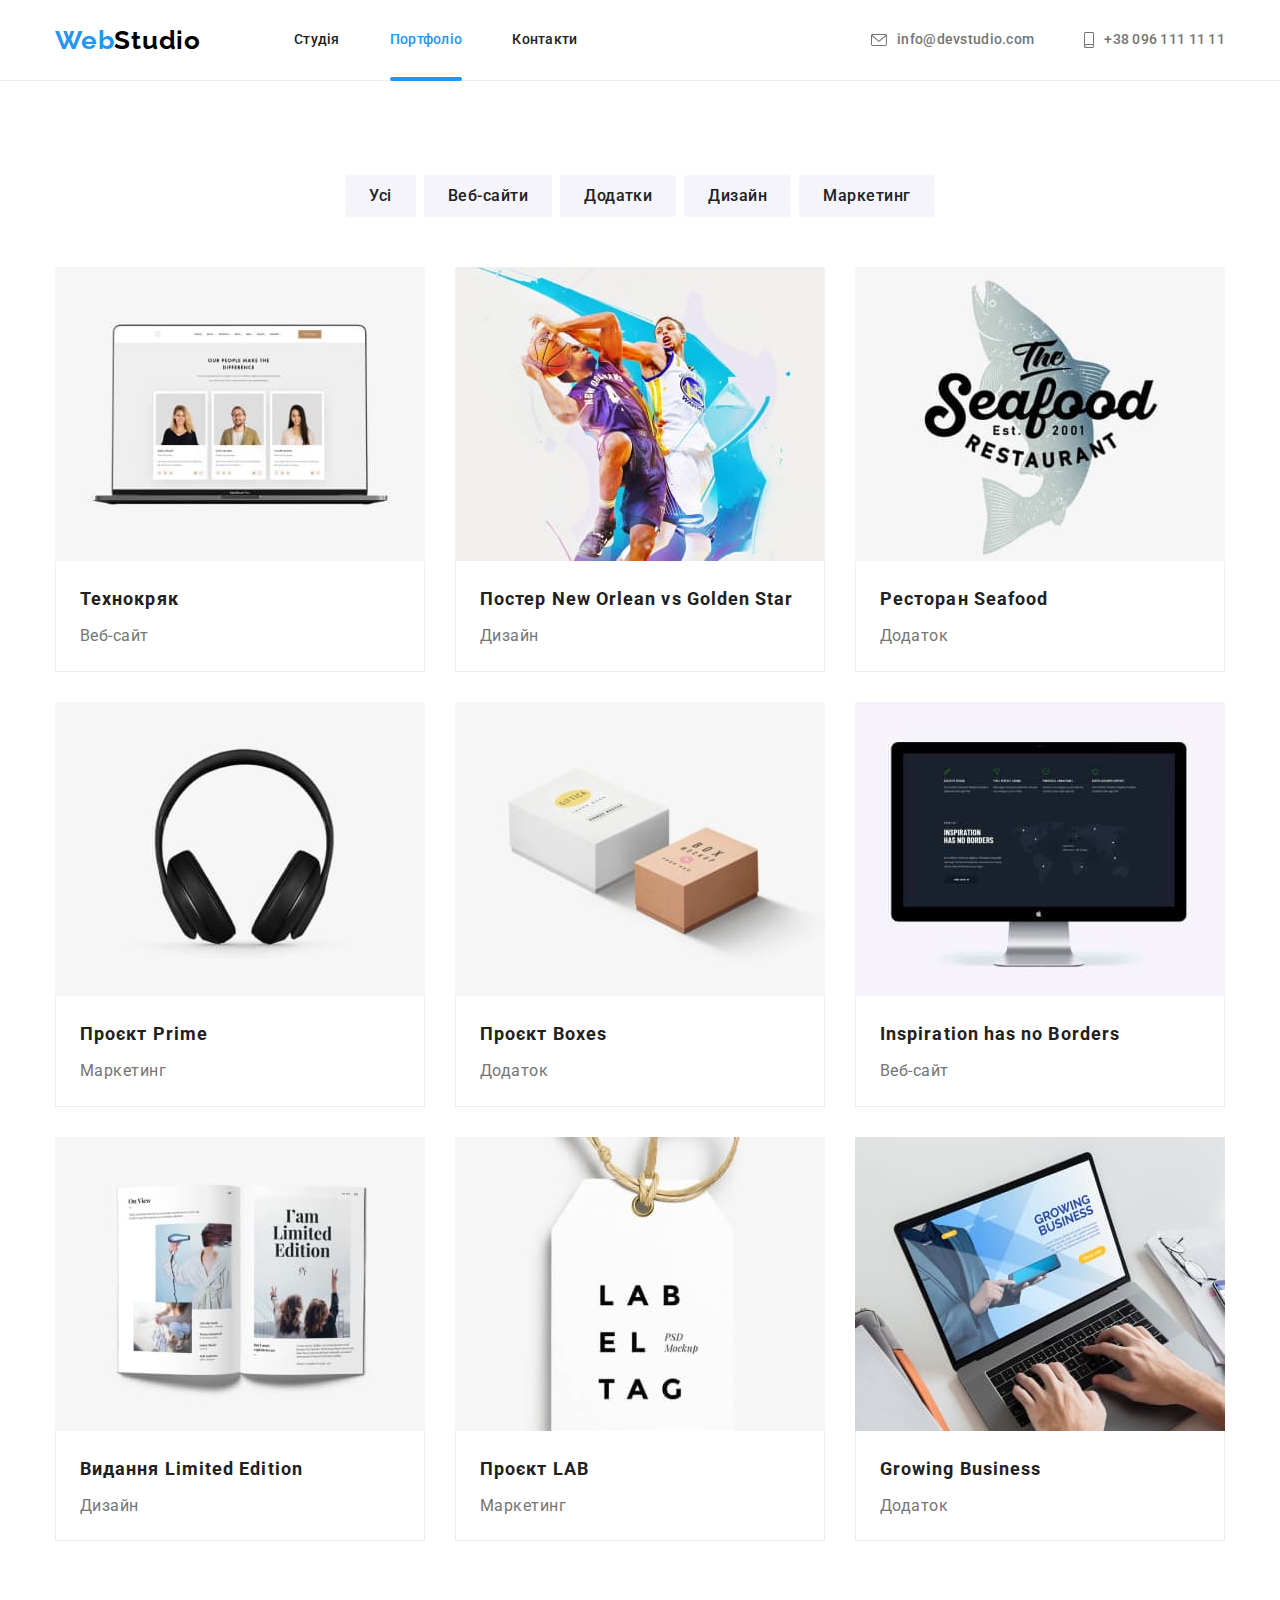
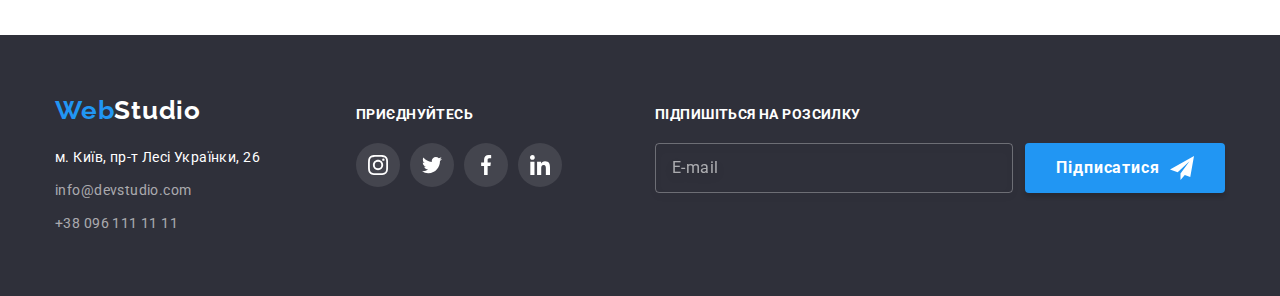
==== portfolio.html @ 79ce8d2c "Files copied" ====
<!DOCTYPE html>
<html lang="uk">

<head>
    <meta charset="UTF-8" />
    <meta http-equiv="X-UA-Compatible" content="IE=edge" />
    <meta name="viewport" content="width=device-width, initial-scale=1.0" />
    <title>Portfolio</title>
    <link rel="preconnect" href="https://fonts.googleapis.com">
    <link rel="preconnect" href="https://fonts.gstatic.com" crossorigin>
    <link
        href="https://fonts.googleapis.com/css2?family=Montserrat:wght@400;700&family=Raleway:wght@700&family=Roboto:wght@400;500;700;900&display=swap"
        rel="stylesheet">
    <link rel="stylesheet"
        href="https://cdnjs.cloudflare.com/ajax/libs/modern-normalize/1.1.0/modern-normalize.min.css">
    <link rel="stylesheet" href="./css/main.min.css">
</head>

<body>
    <header class="header">
        <div class="container header__container">
            <nav class="navigation">
                <a class="logo navigation__logo  link" href="./index.html">Web<span class="logo--black">Studio</span></a>
                <ul class="navigation__list list">
                    <li class="navigation__item">
                        <a class="navigation__link link " href="./index.html">Студія</a>
                    </li>
                    <li class="navigation__item">
                        <a class="navigation__link current link" href="./portfolio.html">Портфоліо</a>
                    </li>
                    <li class="navigation__item">
                        <a class="navigation__link link" href="#">Контакти</a>
                    </li>
                </ul>
            </nav>
            <ul class="contacts list">
                <li class="contacts__item">
                    <a class="contacts__link link" href="mailto:info@devstudio.com">
                        <svg class="contacts__icon" width="16" height="12">
                            <use href="./img/decorative-img/symbol-defs.svg#icon-envelope">
                            </use>
                        </svg>
                        info@devstudio.com</a>
                </li>
                <li class="contacts__item">
                    <a class="contacts__link link" href="tel:+380961111111"> <svg class="contacts__icon" width="10"
                            height="16">
                            <use href="./img/decorative-img/symbol-defs.svg#icon-smartphone"></use>
                        </svg>+38 096 111 11 11</a>
                </li>
            </ul>
        </div>
    </header>
    <main>
        <section class="portfolio section">
            <div class="container">
                <h1 class="visually-hidden">Портфоліо</h1>
                <ul class="filters-list list current">
                    <li class="filters-item">
                        <button class="filters-btn current" type="button">Усі</button>
                    </li>
                    <li class="filters-item">
                        <button class="filters-btn" type="button">Веб-сайти</button>
                    </li>
                    <li class="filters-item">
                        <button class="filters-btn" type="button">Додатки</button>
                    </li>
                    <li class="filters-item">
                        <button class="filters-btn" type="button">Дизайн</button>
                    </li>
                    <li class="filters-item">
                        <button class="filters-btn" type="button">Маркетинг</button>
                    </li>
                </ul>
                <ul class="projects-list list">
                    <li class="projects-item">
                        <a class="projects-link link" href="#">
                            <div class="projects-img">
                                <img src="./img/laptop.jpg" alt="Ноутбук" width="370">
                                <p class="projects-overlay">Ресурс пропонує комплексні пропозиції з різним рівнем
                                    функціоналу та сервісів. Все це дозволить відвідувачу
                                    отримати вичерпні відомості про компанію чи приватну особу.</p>
                            </div>
                            <div class="projects-border">
                                <h2 class="projects-title">Технокряк</h2>
                                <p class="projects-text">Веб-сайт</p>
                            </div>
                        </a>
                    </li>
                    <li class="projects-item">
                        <a class="projects-link link" href="#">
                            <div class="projects-img">
                                <img src="./img/poster.jpg" alt="Два баскетболісти" width="370">
                                <p class="projects-overlay">Ресурс пропонує комплексні пропозиції з різним рівнем
                                    функціоналу та сервісів. Все це дозволить відвідувачу
                                    отримати вичерпні відомості про компанію чи приватну особу.</p>
                            </div>
                            <div class="projects-border">
                                <h2 class="projects-title">Постер New Orlean vs Golden Star</h2>
                                <p class="projects-text">Дизайн</p>
                            </div>
                        </a>
                    </li>
                    <li class="projects-item">
                        <a class="projects-link link" href="#">
                            <div class="projects-img">
                                <img src="./img/signboard.jpg" alt="Рeсторанна вивіска" width="370">
                                <div class="projects-item-overlay">
                                    <p class="projects-overlay">Ресурс пропонує комплексні пропозиції з різним рівнем
                                        функціоналу та сервісів. Все це дозволить відвідувачу
                                        отримати вичерпні відомості про компанію чи приватну особу.</p>
                                </div>
                            </div>
                            <div class="projects-border">
                                <h2 class="projects-title">Ресторан Seafood</h2>
                                <p class="projects-text">Додаток</p>
                            </div>
                        </a>
                    </li>
                    <li class="projects-item">
                        <a class="projects-link link" href="#">
                            <div class="projects-img">
                                <img src="./img/earphones.jpg" alt="Навушники" width="370">
                                <p class="projects-overlay">Ресурс пропонує комплексні пропозиції з різним рівнем
                                    функціоналу та сервісів. Все це дозволить відвідувачу
                                    отримати вичерпні відомості про компанію чи приватну особу.</p>
                            </div>
                            <div class="projects-border">
                                <h2 class="projects-title">Проєкт Prime</h2>
                                <p class="projects-text">Маркетинг</p>
                            </div>
                        </a>
                    </li>
                    <li class="projects-item">
                        <a class="projects-link link" href="#">
                            <div class="projects-img">
                                <img src="./img/boxes.jpg" alt="Коробки" width="370">
                                <p class="projects-overlay">Ресурс пропонує комплексні пропозиції з різним рівнем
                                    функціоналу та сервісів. Все це дозволить відвідувачу
                                    отримати вичерпні відомості про компанію чи приватну особу.</p>
                            </div>
                            <div class="projects-border">
                                <h2 class="projects-title">Проєкт Boxes</h2>
                                <p class="projects-text">Додаток</p>
                            </div>
                        </a>
                    </li>
                    <li class="projects-item">
                        <a class="projects-link link" href="#">
                            <div class="projects-img">
                                <img src="./img/screen.jpg" alt="Монітор" width="370">
                                <p class="projects-overlay">Ресурс пропонує комплексні пропозиції з різним рівнем
                                    функціоналу та сервісів. Все це дозволить відвідувачу
                                    отримати вичерпні відомості про компанію чи приватну особу.</p>
                            </div>
                            <div class="projects-border">
                                <h2 class="projects-title">Inspiration has no Borders</h2>
                                <p class="projects-text">Веб-сайт</p>
                            </div>
                        </a>
                    </li>
                    <li class="projects-item">
                        <a class="projects-link link" href="#">
                            <div class="projects-img">
                                <img src="./img/magazine.jpg" alt="Відкритий журнал" width="370">
                                <p class="projects-overlay">Ресурс пропонує комплексні пропозиції з різним рівнем
                                    функціоналу та сервісів. Все це дозволить відвідувачу
                                    отримати вичерпні відомості про компанію чи приватну особу.</p>
                            </div>
                            <div class="projects-border">
                                <h2 class="projects-title">Видання Limited Edition</h2>
                                <p class="projects-text">Дизайн</p>
                            </div>
                        </a>
                    </li>
                    <li class="projects-item">
                        <a class="projects-link link" href="#">
                            <div class="projects-img">
                                <img src="./img/label.jpg" alt="Бірка" width="370">
                                <p class="projects-overlay">Ресурс пропонує комплексні пропозиції з різним рівнем
                                    функціоналу та сервісів. Все це дозволить відвідувачу
                                    отримати вичерпні відомості про компанію чи приватну особу.</p>
                            </div>
                            <div class="projects-border">
                                <h2 class="projects-title">Проєкт LAB</h2>
                                <p class="projects-text">Маркетинг</p>
                            </div>
                        </a>
                    </li>
                    <li class="projects-item">
                        <a class="projects-link link" href="#">
                            <div class="projects-img">
                                <img src="./img/laptop2.jpg" alt="Робота за ноутбуком" width="370">
                                <p class="projects-overlay">Ресурс пропонує комплексні пропозиції з різним рівнем
                                    функціоналу та сервісів. Все це дозволить відвідувачу
                                    отримати вичерпні відомості про компанію чи приватну особу.</p>
                            </div>
                            <div class="projects-border">
                                <h2 class="projects-title">Growing Business</h2>
                                <p class="projects-text">Додаток</p>
                            </div>
                        </a>
                    </li>
                </ul>
            </div>
        </section>
    </main>
        <footer class="footer">
            <div class="container footer-flex">
                <div class="address-wrap">
                    <a class="logo logo-link link" href="./index.html">Web<span class="logo--white">Studio</span></a>
                    <address class="address">
                        <ul class="address-list list">
                            <li class="address-map-item">
                                <a class="address-map-link link" href="https://goo.gl/maps/41iyEKgyJbvH5uu58" target="_blank"
                                    title="Google maps" rel="noopener nofollow noreferrer">м. Київ, пр-т
                                    Лесі
                                    Українки, 26</a>
                            </li>
                            <li class="address-item">
                                <a class="address-link link" href="mailto:info@devstudio.com">info@devstudio.com</a>
                            </li>
                            <li class="address-item">
                                <a class="address-link link" href="tel:+380961111111">+38 096 111 11 11</a>
                            </li>
                        </ul>
                    </address>
                </div>
                <div class="soc-wrap">
                    <p class="footer-text">приєднуйтесь</p>
                    <ul class="footer-list list">
                        <li class="footer-item">
                            <a class="footer-link link" href="">
                                <svg class="footer-icon" width="20" height="20">
                                    <use href="./img/decorative-img/symbol-defs.svg#icon-instagram"></use>
                                </svg>
                            </a>
                        </li>
                        <li class="footer-item">
                            <a class="footer-link link" href="">
                                <svg class="footer-icon" width="20" height="20">
                                    <use href="./img/decorative-img/symbol-defs.svg#icon-twitter"></use>
                                </svg>
                            </a>
                        </li>
                        <li class="footer-item">
                            <a class="footer-link link" href="">
                                <svg class="footer-icon" width="20" height="20">
                                    <use href="./img/decorative-img/symbol-defs.svg#icon-facebook"></use>
                                </svg>
                            </a>
                        </li>
                        <li class="footer-item">
                            <a class="footer-link link" href="">
                                <svg class="footer-icon" width="20" height="20">
                                    <use href="./img/decorative-img/symbol-defs.svg#icon-linkedin"></use>
                                </svg>
                            </a>
                        </li>
                    </ul>
                </div>
                <div>
                    <p class="footer-text">Підпишіться на розсилку</p>
                    <form class="footer-form">
                        <input class="footer-input" type="email" name="user-email" placeholder="E-mail">
                        <button class="form-btn btn-flex">Підписатися
                            <svg class="footer-form-icon" width="24" height="24">
                                <use href="./img/decorative-img/symbol-defs.svg#icon-send"></use>
                            </svg>
                        </button>
                    </form>
                </div>
            </div>
        </footer>

</body>

</html>
---- css/main.min.css ----
:root{--accent-color: #2196f3;--primary-text-color: #757575;--secondary-text-color: #212121;--black-logo-color: #000000;--footer-contact-color: rgba(255, 255, 255, 0.6);--primary-light-color: #ffffff;--secondary-light-color: #f5f4fa;--bcg-hero-footer-color: #2f303a;--border-header-color: #ececec;--border-portfolio-color: #eeeeee;--hero-btm-active-color: #188ce8;--icon-color: #afb1b8;--primary-font: "Roboto", sans-serif;--secondary-font: "Raleway", sans-serif}body{font-family:var(--primary-font);font-size:14px;background-color:var(--primary-light-color);color:var(--primary-text-color)}.list{list-style:none;padding-left:0;margin:0}.link{text-decoration:none}button{cursor:pointer}p,h1,h2,h3,h4,h5,h6{margin:0}img{display:block;max-width:100%;height:auto}.visually-hidden{position:absolute;white-space:nowrap;width:1px;height:1px;overflow:hidden;border:0;padding:0;clip:rect(0 0 0 0);-webkit-clip-path:inset(50%);clip-path:inset(50%);margin:-1px}.container{width:1200px;padding-left:15px;padding-right:15px;margin:0 auto}.logo{font-family:var(--secondary-font);font-weight:700;font-size:26px;line-height:1.19;letter-spacing:.03em;color:var(--accent-color)}.section{padding-top:94px;padding-bottom:94px}.section__title{font-weight:700;font-size:36px;line-height:1.17;text-align:center;letter-spacing:.03em;color:var(--secondary-text-color);margin-bottom:50px}.header{border-bottom:1px solid var(--border-header-color)}.header__container{display:flex;align-items:center}.logo--black{color:var(--black-logo-color)}.navigation__logo{margin-right:93px}.navigation{display:flex;align-items:center}.navigation__list{display:flex;gap:50px}.navigation__link{position:relative;font-weight:500;line-height:1.14;letter-spacing:.02em;color:var(--secondary-text-color);display:block;padding:32px 0;transition:color 250ms cubic-bezier(0.4, 0, 0.2, 1)}.navigation__link:hover,.navigation__link:focus{color:var(--accent-color)}.current{color:var(--accent-color)}.current.navigation__link::after{content:"";position:absolute;left:0;bottom:0;width:100%;height:4px;display:block;margin-bottom:-1px;background:var(--accent-color);border-radius:2px}.contacts{display:flex;margin-left:auto;gap:50px}.contacts__link{font-weight:500;line-height:1.14;letter-spacing:.02em;color:var(--primary-text-color);padding:32px 0;display:flex;align-items:center;gap:10px;transition:color 250ms cubic-bezier(0.4, 0, 0.2, 1)}.contacts__link:hover,.contacts__link:focus{color:var(--accent-color)}.contacts__icon{fill:var(--primary-text-color);color:var(--primary-text-color);transition:color 250ms cubic-bezier(0.4, 0, 0.2, 1)}.contacts__link:hover .contacts__icon,.contacts__link:focus .contacts__icon{fill:var(--accent-color)}.hero{text-align:center;padding-top:200px;padding-bottom:200px;margin:0 auto;max-width:1600px;height:600px;background-image:linear-gradient(rgba(47, 48, 58, 0.4), rgba(47, 48, 58, 0.4)),url(../img/decorative-img/hero-img.jpg);background-repeat:no-repeat;background-position:center;background-size:cover;background-color:var(--bcg-hero-footer-color)}.hero__title{font-weight:900;font-size:44px;line-height:1.36;text-align:center;letter-spacing:.06em;text-transform:uppercase;color:var(--primary-light-color);max-width:696px;margin:0px auto 30px}.order-btn{background:var(--accent-color);box-shadow:0px 4px 4px rgba(0,0,0,.15);border-radius:4px;font-weight:700;font-size:16px;line-height:1.88;letter-spacing:.06em;color:var(--primary-light-color);border:none;padding:10px 32px;transition:background-color 250ms cubic-bezier(0.4, 0, 0.2, 1)}.order-btn:hover,.order-btn:focus{background-color:var(--hero-btm-active-color)}.features__list{display:flex;gap:30px}.features__item{flex-basis:calc((100% - 90px)/4)}.features__item::before{display:block;height:120px;margin-bottom:30px;content:"";background:#f5f4fa;background-repeat:no-repeat;background-position:center}.antenna__icon::before{background-image:url("../img/decorative-img/antenna.svg")}.clock__icon::before{background-image:url("../img/decorative-img/clock.svg")}.diagram__icon::before{background-image:url("../img/decorative-img/diagram.svg")}.astronaut__icon::before{background-image:url("../img/decorative-img/astronaut.svg")}.features__subtitle{font-weight:700;line-height:1.14;letter-spacing:.03em;text-transform:uppercase;color:var(--secondary-text-color);margin-bottom:10px}.features__text{line-height:1.71;letter-spacing:.03em}.work-examples{padding-top:0}.work-examples__list{display:flex;gap:30px}.work-examples__item{position:relative;flex-basis:calc((100% - 60px)/3)}.work-examples__label{position:absolute;height:24%;width:100%;bottom:0;left:0;font-weight:700;line-height:1.14;text-align:center;letter-spacing:.03em;text-transform:uppercase;color:var(--primary-light-color);background:rgba(47,48,58,.8);padding-top:27px;padding-left:27px;cursor:default}.team{background:var(--secondary-light-color)}.team__list{display:flex;gap:30px}.team__item{background:var(--primary-light-color);box-shadow:0px 1px 3px rgba(0,0,0,.12),0px 1px 1px rgba(0,0,0,.14),0px 2px 1px rgba(0,0,0,.2);border-radius:0px 0px 4px 4px;flex-basis:calc((100% - 90px)/4)}.team__item>div{padding-top:30px;padding-bottom:30px}.team__subtitle{font-weight:500;font-size:16px;line-height:1.19;text-align:center;letter-spacing:.03em;color:var(--secondary-text-color);margin-bottom:10px}.team__text{font-size:16px;line-height:1.19;text-align:center;letter-spacing:.03em;margin-bottom:16px}.team__soc-list{display:flex;justify-content:center;gap:10px}.team__soc-item{width:44px;height:44px}.team__soc-link{display:flex;justify-content:center;align-items:center;width:100%;height:100%;border-radius:50%;background-color:var(--primary-light-color);fill:var(--icon-color);transition:background-color 250ms cubic-bezier(0.4, 0, 0.2, 1),fill 250ms cubic-bezier(0.4, 0, 0.2, 1)}.team__soc-link:hover,.team__soc-link:focus{background-color:var(--accent-color);fill:var(--primary-light-color)}.section-clients-list{display:flex;justify-content:center;align-items:center;gap:30px}.section-clients-item{width:170px;height:92px}.section-clients-link{display:flex;justify-content:center;align-items:center;border:1px solid #afb1b8;border-radius:4px;width:100%;height:100%;fill:var(--icon-color);transition:fill,250ms cubic-bezier(0.4, 0, 0.2, 1),border 250ms cubic-bezier(0.4, 0, 0.2, 1)}.section-clients-link:hover,.section-clients-link:focus{fill:var(--accent-color);border:1px solid var(--accent-color)}.footer{padding-top:60px;padding-bottom:60px;background-color:var(--bcg-hero-footer-color)}.footer-flex{display:flex;align-items:baseline}.logo--white{color:var(--primary-light-color)}.address{margin-top:20px}.address-wrap{margin-right:70px}.address-map-item{margin-bottom:9px;min-width:231px}.address-map-link{font-style:normal;line-height:1.71;letter-spacing:.03em;color:var(--primary-light-color);transition:color 250ms cubic-bezier(0.4, 0, 0.2, 1)}.address-map-link:hover,.address-map-link:focus{color:var(--accent-color)}.address-item:not(:last-child){margin-bottom:9px}.address-link{font-style:normal;line-height:1.71;letter-spacing:.03em;color:var(--footer-contact-color);transition:color 250ms cubic-bezier(0.4, 0, 0.2, 1)}.address-link:hover,.address-link:focus{color:var(--accent-color)}.soc-wrap{margin-right:93px}.footer-text{font-weight:700;line-height:1.14;letter-spacing:.03em;text-transform:uppercase;margin-bottom:20px;color:var(--primary-light-color)}.footer-list{display:flex;gap:10px}.footer-item{width:44px;height:44px}.footer-link{display:flex;justify-content:center;align-items:center;width:100%;height:100%;border-radius:50%;background:rgba(255,255,255,.1);transition:background-color,250ms cubic-bezier(0.4, 0, 0.2, 1)}.footer-link:hover,.footer-link:focus{background-color:var(--accent-color)}.footer-icon{fill:var(--primary-light-color)}.footer-input{min-width:358px;min-height:50px;margin-right:12px;padding-left:16px;border:1px solid rgba(255,255,255,.3);outline:rgba(0,0,0,0);filter:drop-shadow(0px 4px 4px rgba(0, 0, 0, 0.15));border-radius:4px;background-color:rgba(0,0,0,0);color:var(--primary-light-color);transition:border-color 250ms cubic-bezier(0.4, 0, 0.2, 1)}.footer-input::-moz-placeholder{font-size:16px;line-height:1.25;letter-spacing:.03em;color:rgba(255,255,255,.6)}.footer-input:-ms-input-placeholder{font-size:16px;line-height:1.25;letter-spacing:.03em;color:rgba(255,255,255,.6)}.footer-input::placeholder{font-size:16px;line-height:1.25;letter-spacing:.03em;color:rgba(255,255,255,.6)}.footer-input:focus{border-color:var(--accent-color)}.footer-form{display:flex}.footer-form-icon{margin-left:10px;fill:var(--primary-light-color)}.btn-flex{display:flex;align-items:center;justify-content:center}.backdrop{width:100%;height:100%;position:fixed;top:0;background-color:rgba(47,48,58,.4);transition:opacity 250ms cubic-bezier(0.4, 0, 0.2, 1),visibility 250ms cubic-bezier(0.4, 0, 0.2, 1)}.modal{position:absolute;top:50%;left:50%;transform:translate(-50%, -50%) scale(1);transition:transform 250ms cubic-bezier(0.4, 0, 0.2, 1);width:528px;min-height:581px;padding:40px;background:var(--primary-light-color);box-shadow:0px 1px 3px rgba(0,0,0,.12),0px 1px 1px rgba(0,0,0,.14),0px 2px 1px rgba(0,0,0,.2);border-radius:4px}.backdrop.is-hidden .modal{transform:translate(-50%, -50%) scale(0);transition:transform 250ms cubic-bezier(0.4, 0, 0.2, 1),scale 250ms cubic-bezier(0.4, 0, 0.2, 1)}.close-btn{position:absolute;top:8px;right:8px;width:30px;height:30px;border:1px solid rgba(0,0,0,.1);border-radius:50%;display:flex;align-items:center;justify-content:center;background:var(--primary-light-color)}.is-hidden{opacity:0;visibility:hidden;pointer-events:none}.form-name{margin-bottom:12px;font-weight:700;font-size:20px;line-height:1.15;text-align:center;letter-spacing:.03em;color:var(--secondary-text-color)}.modal-input{width:100%;height:40px;margin-bottom:10px;padding-left:42px;border:1px solid rgba(33,33,33,.2);border-radius:4px;outline:rgba(0,0,0,0);transition:border-color 250ms cubic-bezier(0.4, 0, 0.2, 1)}.modal-input:focus{border-color:var(--accent-color)}.modal-label-text{display:block;margin-bottom:4px;font-size:12px;line-height:1.17;letter-spacing:.01em;color:var(--primary-text-color)}.input-wrap{position:relative}.form-icon{position:absolute;top:50%;transform:translateY(-50%);left:12px;width:18px;height:18px;transition:fill 250ms cubic-bezier(0.4, 0, 0.2, 1)}.modal-input:focus+.form-icon{fill:var(--accent-color)}.modal-textarea{width:100%;min-height:120px;resize:none;padding:12px 16px;margin-bottom:20px;border:1px solid rgba(33,33,33,.2);border-radius:4px;outline:rgba(0,0,0,0);transition:border-color 250ms cubic-bezier(0.4, 0, 0.2, 1)}.modal-textarea:focus{border-color:var(--accent-color)}.modal-textarea::-moz-placeholder{font-size:12px;line-height:1.17;letter-spacing:.01em;color:rgba(117,117,117,.5)}.modal-textarea:-ms-input-placeholder{font-size:12px;line-height:1.17;letter-spacing:.01em;color:rgba(117,117,117,.5)}.modal-textarea::placeholder{font-size:12px;line-height:1.17;letter-spacing:.01em;color:rgba(117,117,117,.5)}.icon-wrap{display:flex;align-items:center;justify-content:center;width:16px;height:15px;margin-right:8px;border:2px solid #111319;border-radius:2px;fill:rgba(0,0,0,0)}.modal-checkbox:checked+.icon-wrap{border-color:rgba(0,0,0,0);background-color:var(--accent-color);fill:var(--primary-light-color)}.modal-checkbox:focus+.icon-wrap{border-color:rgba(0,0,0,0);background-color:var(--accent-color)}.modal-checkbox-label{display:flex;align-items:center;justify-content:center;margin-bottom:30px}.modal-checkbox-text{line-height:1.71;letter-spacing:.03em;color:var(--primary-text-color)}.privacy-link{line-height:1.71;letter-spacing:.03em}.form-btn{min-width:200px;min-height:50px;border:none;border-radius:4px;font-weight:700;font-size:16px;line-height:1.87;text-align:center;letter-spacing:.06em;color:var(--primary-light-color);background-color:var(--accent-color);box-shadow:0px 4px 4px rgba(0,0,0,.15);transition:background-color 250ms cubic-bezier(0.4, 0, 0.2, 1)}.form-btn:hover,.form-btn:focus{background-color:var(--hero-btm-active-color)}.btn-wrap{display:flex;justify-content:center}.filters-list{display:flex;justify-content:center;margin-bottom:50px;gap:8px}.filters-btn{background:var(--secondary-light-color);border-radius:4px;font-weight:500;font-size:16px;line-height:1.63;text-align:center;letter-spacing:.03em;color:var(--secondary-text-color);border-color:rgba(0,0,0,0);padding:6px 22px;transition:background-color 250ms cubic-bezier(0.4, 0, 0.2, 1),box-shadow 250ms cubic-bezier(0.4, 0, 0.2, 1)}.filters-btn:hover,.filters-btn:focus{background:var(--accent-color);box-shadow:0px 3px 1px rgba(0,0,0,.1),0px 1px 2px rgba(0,0,0,.08),0px 2px 2px rgba(0,0,0,.12);color:var(--primary-light-color)}.projects-list{display:flex;flex-wrap:wrap;gap:30px}.projects-item{flex-basis:calc((100% - 60px)/3)}.projects-link{display:block;transition:box-shadow 250ms cubic-bezier(0.4, 0, 0.2, 1)}.projects-link:hover,.projects-link:focus{box-shadow:0px 1px 1px rgba(0,0,0,.12),0px 4px 4px rgba(0,0,0,.06),1px 4px 6px rgba(0,0,0,.16)}.projects-border{padding:20px 24px;border:1px solid var(--border-portfolio-color);border-top:none}.projects-img{position:relative;overflow:hidden}.projects-overlay{position:absolute;width:100%;height:100%;top:0;left:0;background-color:rgba(33,150,243,.9);color:var(--primary-light-color);padding:63px 24px;font-size:18px;line-height:1.55;letter-spacing:.03em;transform:translateY(100%);transition:transform 250ms cubic-bezier(0.4, 0, 0.2, 1)}.projects-link:hover .projects-overlay,.projects-link:focus .projects-overlay{transform:translateY(0)}.projects-title{font-weight:700;font-size:18px;line-height:2;letter-spacing:.06em;color:var(--secondary-text-color);margin-bottom:4px}.projects-text{font-size:16px;line-height:1.86;letter-spacing:.03em;color:var(--primary-text-color)}/*# sourceMappingURL=main.min.css.map */
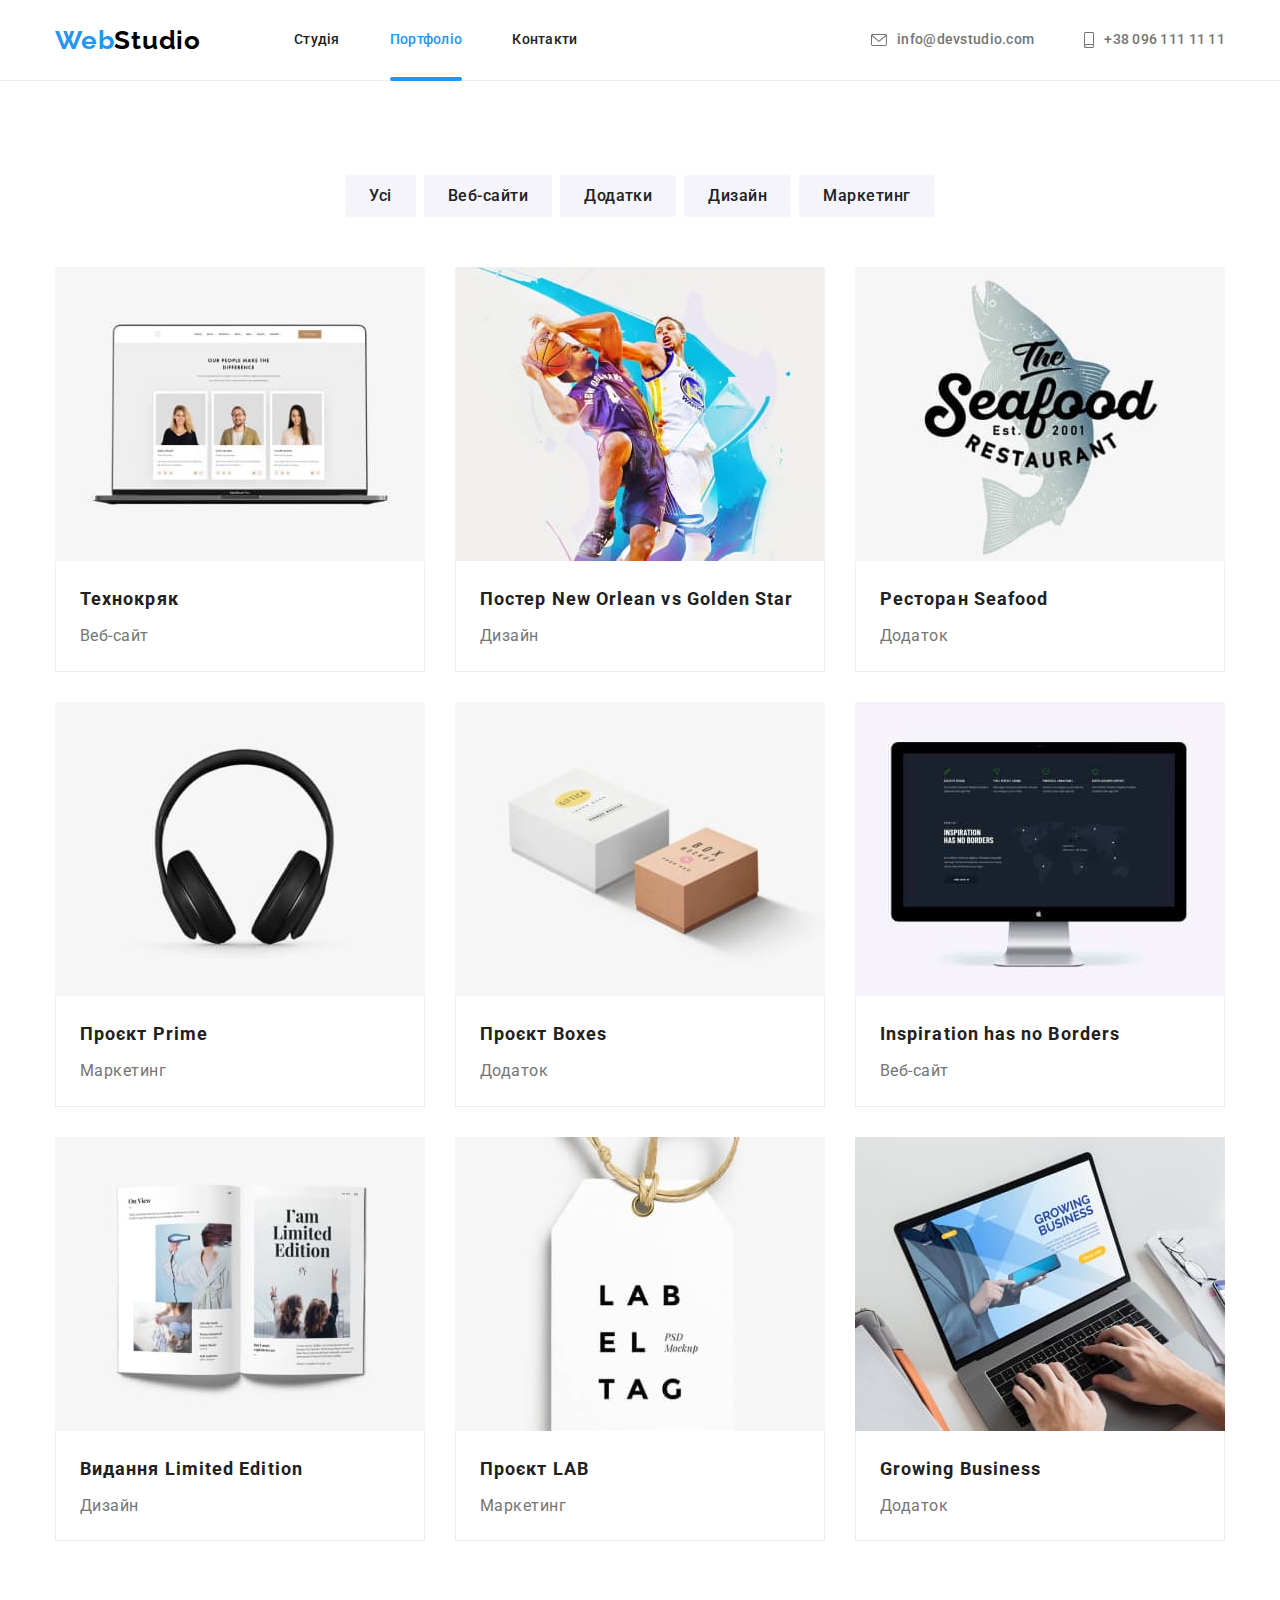
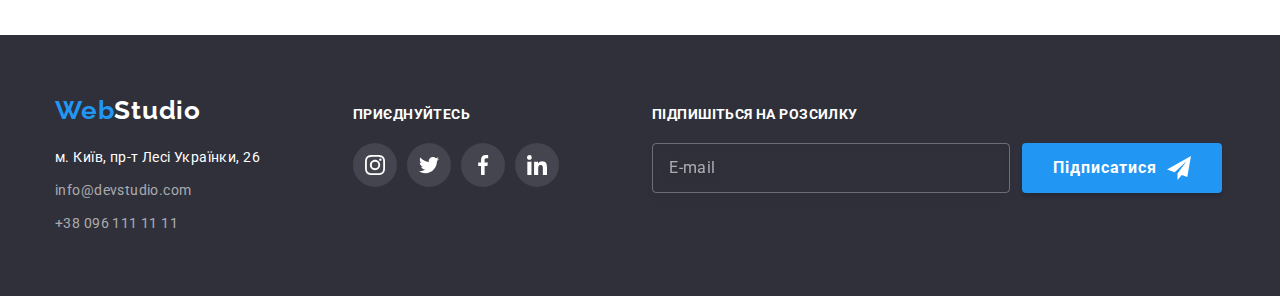
==== commit 1530033d: "Adaptability to the footer added" ====
--- a/portfolio.html
+++ b/portfolio.html
@@ -205,8 +205,8 @@
             </div>
         </section>
     </main>
-        <footer class="footer">
-            <div class="container footer-flex">
+    <footer class="footer">
+            <div class="container footer-container">
                 <div class="address-wrap">
                     <a class="logo logo-link link" href="./index.html">Web<span class="logo--white">Studio</span></a>
                     <address class="address">
@@ -259,7 +259,7 @@
                         </li>
                     </ul>
                 </div>
-                <div>
+                <div class="footer-form-wrap">
                     <p class="footer-text">Підпишіться на розсилку</p>
                     <form class="footer-form">
                         <input class="footer-input" type="email" name="user-email" placeholder="E-mail">
@@ -271,7 +271,7 @@
                     </form>
                 </div>
             </div>
-        </footer>
+    </footer>
 
 </body>
 
--- a/css/main.min.css
+++ b/css/main.min.css
@@ -1 +1 @@
-:root{--accent-color: #2196f3;--primary-text-color: #757575;--secondary-text-color: #212121;--black-logo-color: #000000;--footer-contact-color: rgba(255, 255, 255, 0.6);--primary-light-color: #ffffff;--secondary-light-color: #f5f4fa;--bcg-hero-footer-color: #2f303a;--border-header-color: #ececec;--border-portfolio-color: #eeeeee;--hero-btm-active-color: #188ce8;--icon-color: #afb1b8;--primary-font: "Roboto", sans-serif;--secondary-font: "Raleway", sans-serif}body{font-family:var(--primary-font);font-size:14px;background-color:var(--primary-light-color);color:var(--primary-text-color)}.list{list-style:none;padding-left:0;margin:0}.link{text-decoration:none}button{cursor:pointer}p,h1,h2,h3,h4,h5,h6{margin:0}img{display:block;max-width:100%;height:auto}.visually-hidden{position:absolute;white-space:nowrap;width:1px;height:1px;overflow:hidden;border:0;padding:0;clip:rect(0 0 0 0);-webkit-clip-path:inset(50%);clip-path:inset(50%);margin:-1px}.container{width:1200px;padding-left:15px;padding-right:15px;margin:0 auto}.logo{font-family:var(--secondary-font);font-weight:700;font-size:26px;line-height:1.19;letter-spacing:.03em;color:var(--accent-color)}.section{padding-top:94px;padding-bottom:94px}.section__title{font-weight:700;font-size:36px;line-height:1.17;text-align:center;letter-spacing:.03em;color:var(--secondary-text-color);margin-bottom:50px}.header{border-bottom:1px solid var(--border-header-color)}.header__container{display:flex;align-items:center}.logo--black{color:var(--black-logo-color)}.navigation__logo{margin-right:93px}.navigation{display:flex;align-items:center}.navigation__list{display:flex;gap:50px}.navigation__link{position:relative;font-weight:500;line-height:1.14;letter-spacing:.02em;color:var(--secondary-text-color);display:block;padding:32px 0;transition:color 250ms cubic-bezier(0.4, 0, 0.2, 1)}.navigation__link:hover,.navigation__link:focus{color:var(--accent-color)}.current{color:var(--accent-color)}.current.navigation__link::after{content:"";position:absolute;left:0;bottom:0;width:100%;height:4px;display:block;margin-bottom:-1px;background:var(--accent-color);border-radius:2px}.contacts{display:flex;margin-left:auto;gap:50px}.contacts__link{font-weight:500;line-height:1.14;letter-spacing:.02em;color:var(--primary-text-color);padding:32px 0;display:flex;align-items:center;gap:10px;transition:color 250ms cubic-bezier(0.4, 0, 0.2, 1)}.contacts__link:hover,.contacts__link:focus{color:var(--accent-color)}.contacts__icon{fill:var(--primary-text-color);color:var(--primary-text-color);transition:color 250ms cubic-bezier(0.4, 0, 0.2, 1)}.contacts__link:hover .contacts__icon,.contacts__link:focus .contacts__icon{fill:var(--accent-color)}.hero{text-align:center;padding-top:200px;padding-bottom:200px;margin:0 auto;max-width:1600px;height:600px;background-image:linear-gradient(rgba(47, 48, 58, 0.4), rgba(47, 48, 58, 0.4)),url(../img/decorative-img/hero-img.jpg);background-repeat:no-repeat;background-position:center;background-size:cover;background-color:var(--bcg-hero-footer-color)}.hero__title{font-weight:900;font-size:44px;line-height:1.36;text-align:center;letter-spacing:.06em;text-transform:uppercase;color:var(--primary-light-color);max-width:696px;margin:0px auto 30px}.order-btn{background:var(--accent-color);box-shadow:0px 4px 4px rgba(0,0,0,.15);border-radius:4px;font-weight:700;font-size:16px;line-height:1.88;letter-spacing:.06em;color:var(--primary-light-color);border:none;padding:10px 32px;transition:background-color 250ms cubic-bezier(0.4, 0, 0.2, 1)}.order-btn:hover,.order-btn:focus{background-color:var(--hero-btm-active-color)}.features__list{display:flex;gap:30px}.features__item{flex-basis:calc((100% - 90px)/4)}.features__item::before{display:block;height:120px;margin-bottom:30px;content:"";background:#f5f4fa;background-repeat:no-repeat;background-position:center}.antenna__icon::before{background-image:url("../img/decorative-img/antenna.svg")}.clock__icon::before{background-image:url("../img/decorative-img/clock.svg")}.diagram__icon::before{background-image:url("../img/decorative-img/diagram.svg")}.astronaut__icon::before{background-image:url("../img/decorative-img/astronaut.svg")}.features__subtitle{font-weight:700;line-height:1.14;letter-spacing:.03em;text-transform:uppercase;color:var(--secondary-text-color);margin-bottom:10px}.features__text{line-height:1.71;letter-spacing:.03em}.work-examples{padding-top:0}.work-examples__list{display:flex;gap:30px}.work-examples__item{position:relative;flex-basis:calc((100% - 60px)/3)}.work-examples__label{position:absolute;height:24%;width:100%;bottom:0;left:0;font-weight:700;line-height:1.14;text-align:center;letter-spacing:.03em;text-transform:uppercase;color:var(--primary-light-color);background:rgba(47,48,58,.8);padding-top:27px;padding-left:27px;cursor:default}.team{background:var(--secondary-light-color)}.team__list{display:flex;gap:30px}.team__item{background:var(--primary-light-color);box-shadow:0px 1px 3px rgba(0,0,0,.12),0px 1px 1px rgba(0,0,0,.14),0px 2px 1px rgba(0,0,0,.2);border-radius:0px 0px 4px 4px;flex-basis:calc((100% - 90px)/4)}.team__item>div{padding-top:30px;padding-bottom:30px}.team__subtitle{font-weight:500;font-size:16px;line-height:1.19;text-align:center;letter-spacing:.03em;color:var(--secondary-text-color);margin-bottom:10px}.team__text{font-size:16px;line-height:1.19;text-align:center;letter-spacing:.03em;margin-bottom:16px}.team__soc-list{display:flex;justify-content:center;gap:10px}.team__soc-item{width:44px;height:44px}.team__soc-link{display:flex;justify-content:center;align-items:center;width:100%;height:100%;border-radius:50%;background-color:var(--primary-light-color);fill:var(--icon-color);transition:background-color 250ms cubic-bezier(0.4, 0, 0.2, 1),fill 250ms cubic-bezier(0.4, 0, 0.2, 1)}.team__soc-link:hover,.team__soc-link:focus{background-color:var(--accent-color);fill:var(--primary-light-color)}.section-clients-list{display:flex;justify-content:center;align-items:center;gap:30px}.section-clients-item{width:170px;height:92px}.section-clients-link{display:flex;justify-content:center;align-items:center;border:1px solid #afb1b8;border-radius:4px;width:100%;height:100%;fill:var(--icon-color);transition:fill,250ms cubic-bezier(0.4, 0, 0.2, 1),border 250ms cubic-bezier(0.4, 0, 0.2, 1)}.section-clients-link:hover,.section-clients-link:focus{fill:var(--accent-color);border:1px solid var(--accent-color)}.footer{padding-top:60px;padding-bottom:60px;background-color:var(--bcg-hero-footer-color)}.footer-flex{display:flex;align-items:baseline}.logo--white{color:var(--primary-light-color)}.address{margin-top:20px}.address-wrap{margin-right:70px}.address-map-item{margin-bottom:9px;min-width:231px}.address-map-link{font-style:normal;line-height:1.71;letter-spacing:.03em;color:var(--primary-light-color);transition:color 250ms cubic-bezier(0.4, 0, 0.2, 1)}.address-map-link:hover,.address-map-link:focus{color:var(--accent-color)}.address-item:not(:last-child){margin-bottom:9px}.address-link{font-style:normal;line-height:1.71;letter-spacing:.03em;color:var(--footer-contact-color);transition:color 250ms cubic-bezier(0.4, 0, 0.2, 1)}.address-link:hover,.address-link:focus{color:var(--accent-color)}.soc-wrap{margin-right:93px}.footer-text{font-weight:700;line-height:1.14;letter-spacing:.03em;text-transform:uppercase;margin-bottom:20px;color:var(--primary-light-color)}.footer-list{display:flex;gap:10px}.footer-item{width:44px;height:44px}.footer-link{display:flex;justify-content:center;align-items:center;width:100%;height:100%;border-radius:50%;background:rgba(255,255,255,.1);transition:background-color,250ms cubic-bezier(0.4, 0, 0.2, 1)}.footer-link:hover,.footer-link:focus{background-color:var(--accent-color)}.footer-icon{fill:var(--primary-light-color)}.footer-input{min-width:358px;min-height:50px;margin-right:12px;padding-left:16px;border:1px solid rgba(255,255,255,.3);outline:rgba(0,0,0,0);filter:drop-shadow(0px 4px 4px rgba(0, 0, 0, 0.15));border-radius:4px;background-color:rgba(0,0,0,0);color:var(--primary-light-color);transition:border-color 250ms cubic-bezier(0.4, 0, 0.2, 1)}.footer-input::-moz-placeholder{font-size:16px;line-height:1.25;letter-spacing:.03em;color:rgba(255,255,255,.6)}.footer-input:-ms-input-placeholder{font-size:16px;line-height:1.25;letter-spacing:.03em;color:rgba(255,255,255,.6)}.footer-input::placeholder{font-size:16px;line-height:1.25;letter-spacing:.03em;color:rgba(255,255,255,.6)}.footer-input:focus{border-color:var(--accent-color)}.footer-form{display:flex}.footer-form-icon{margin-left:10px;fill:var(--primary-light-color)}.btn-flex{display:flex;align-items:center;justify-content:center}.backdrop{width:100%;height:100%;position:fixed;top:0;background-color:rgba(47,48,58,.4);transition:opacity 250ms cubic-bezier(0.4, 0, 0.2, 1),visibility 250ms cubic-bezier(0.4, 0, 0.2, 1)}.modal{position:absolute;top:50%;left:50%;transform:translate(-50%, -50%) scale(1);transition:transform 250ms cubic-bezier(0.4, 0, 0.2, 1);width:528px;min-height:581px;padding:40px;background:var(--primary-light-color);box-shadow:0px 1px 3px rgba(0,0,0,.12),0px 1px 1px rgba(0,0,0,.14),0px 2px 1px rgba(0,0,0,.2);border-radius:4px}.backdrop.is-hidden .modal{transform:translate(-50%, -50%) scale(0);transition:transform 250ms cubic-bezier(0.4, 0, 0.2, 1),scale 250ms cubic-bezier(0.4, 0, 0.2, 1)}.close-btn{position:absolute;top:8px;right:8px;width:30px;height:30px;border:1px solid rgba(0,0,0,.1);border-radius:50%;display:flex;align-items:center;justify-content:center;background:var(--primary-light-color)}.is-hidden{opacity:0;visibility:hidden;pointer-events:none}.form-name{margin-bottom:12px;font-weight:700;font-size:20px;line-height:1.15;text-align:center;letter-spacing:.03em;color:var(--secondary-text-color)}.modal-input{width:100%;height:40px;margin-bottom:10px;padding-left:42px;border:1px solid rgba(33,33,33,.2);border-radius:4px;outline:rgba(0,0,0,0);transition:border-color 250ms cubic-bezier(0.4, 0, 0.2, 1)}.modal-input:focus{border-color:var(--accent-color)}.modal-label-text{display:block;margin-bottom:4px;font-size:12px;line-height:1.17;letter-spacing:.01em;color:var(--primary-text-color)}.input-wrap{position:relative}.form-icon{position:absolute;top:50%;transform:translateY(-50%);left:12px;width:18px;height:18px;transition:fill 250ms cubic-bezier(0.4, 0, 0.2, 1)}.modal-input:focus+.form-icon{fill:var(--accent-color)}.modal-textarea{width:100%;min-height:120px;resize:none;padding:12px 16px;margin-bottom:20px;border:1px solid rgba(33,33,33,.2);border-radius:4px;outline:rgba(0,0,0,0);transition:border-color 250ms cubic-bezier(0.4, 0, 0.2, 1)}.modal-textarea:focus{border-color:var(--accent-color)}.modal-textarea::-moz-placeholder{font-size:12px;line-height:1.17;letter-spacing:.01em;color:rgba(117,117,117,.5)}.modal-textarea:-ms-input-placeholder{font-size:12px;line-height:1.17;letter-spacing:.01em;color:rgba(117,117,117,.5)}.modal-textarea::placeholder{font-size:12px;line-height:1.17;letter-spacing:.01em;color:rgba(117,117,117,.5)}.icon-wrap{display:flex;align-items:center;justify-content:center;width:16px;height:15px;margin-right:8px;border:2px solid #111319;border-radius:2px;fill:rgba(0,0,0,0)}.modal-checkbox:checked+.icon-wrap{border-color:rgba(0,0,0,0);background-color:var(--accent-color);fill:var(--primary-light-color)}.modal-checkbox:focus+.icon-wrap{border-color:rgba(0,0,0,0);background-color:var(--accent-color)}.modal-checkbox-label{display:flex;align-items:center;justify-content:center;margin-bottom:30px}.modal-checkbox-text{line-height:1.71;letter-spacing:.03em;color:var(--primary-text-color)}.privacy-link{line-height:1.71;letter-spacing:.03em}.form-btn{min-width:200px;min-height:50px;border:none;border-radius:4px;font-weight:700;font-size:16px;line-height:1.87;text-align:center;letter-spacing:.06em;color:var(--primary-light-color);background-color:var(--accent-color);box-shadow:0px 4px 4px rgba(0,0,0,.15);transition:background-color 250ms cubic-bezier(0.4, 0, 0.2, 1)}.form-btn:hover,.form-btn:focus{background-color:var(--hero-btm-active-color)}.btn-wrap{display:flex;justify-content:center}.filters-list{display:flex;justify-content:center;margin-bottom:50px;gap:8px}.filters-btn{background:var(--secondary-light-color);border-radius:4px;font-weight:500;font-size:16px;line-height:1.63;text-align:center;letter-spacing:.03em;color:var(--secondary-text-color);border-color:rgba(0,0,0,0);padding:6px 22px;transition:background-color 250ms cubic-bezier(0.4, 0, 0.2, 1),box-shadow 250ms cubic-bezier(0.4, 0, 0.2, 1)}.filters-btn:hover,.filters-btn:focus{background:var(--accent-color);box-shadow:0px 3px 1px rgba(0,0,0,.1),0px 1px 2px rgba(0,0,0,.08),0px 2px 2px rgba(0,0,0,.12);color:var(--primary-light-color)}.projects-list{display:flex;flex-wrap:wrap;gap:30px}.projects-item{flex-basis:calc((100% - 60px)/3)}.projects-link{display:block;transition:box-shadow 250ms cubic-bezier(0.4, 0, 0.2, 1)}.projects-link:hover,.projects-link:focus{box-shadow:0px 1px 1px rgba(0,0,0,.12),0px 4px 4px rgba(0,0,0,.06),1px 4px 6px rgba(0,0,0,.16)}.projects-border{padding:20px 24px;border:1px solid var(--border-portfolio-color);border-top:none}.projects-img{position:relative;overflow:hidden}.projects-overlay{position:absolute;width:100%;height:100%;top:0;left:0;background-color:rgba(33,150,243,.9);color:var(--primary-light-color);padding:63px 24px;font-size:18px;line-height:1.55;letter-spacing:.03em;transform:translateY(100%);transition:transform 250ms cubic-bezier(0.4, 0, 0.2, 1)}.projects-link:hover .projects-overlay,.projects-link:focus .projects-overlay{transform:translateY(0)}.projects-title{font-weight:700;font-size:18px;line-height:2;letter-spacing:.06em;color:var(--secondary-text-color);margin-bottom:4px}.projects-text{font-size:16px;line-height:1.86;letter-spacing:.03em;color:var(--primary-text-color)}/*# sourceMappingURL=main.min.css.map */+:root{--accent-color: #2196f3;--primary-text-color: #757575;--secondary-text-color: #212121;--black-logo-color: #000000;--footer-contact-color: rgba(255, 255, 255, 0.6);--primary-light-color: #ffffff;--secondary-light-color: #f5f4fa;--bcg-hero-footer-color: #2f303a;--border-header-color: #ececec;--border-portfolio-color: #eeeeee;--hero-btm-active-color: #188ce8;--icon-color: #afb1b8;--primary-font: "Roboto", sans-serif;--secondary-font: "Raleway", sans-serif}body{font-family:var(--primary-font);font-size:14px;background-color:var(--primary-light-color);color:var(--primary-text-color)}.list{list-style:none;padding-left:0;margin:0}.link{text-decoration:none}button{cursor:pointer}p,h1,h2,h3,h4,h5,h6{margin:0}img{display:block;max-width:100%;height:auto;width:100%}.visually-hidden{position:absolute;white-space:nowrap;width:1px;height:1px;overflow:hidden;border:0;padding:0;clip:rect(0 0 0 0);-webkit-clip-path:inset(50%);clip-path:inset(50%);margin:-1px}.container{padding-left:15px;padding-right:15px;margin:0 auto}@media screen and (min-width: 480px){.container{width:480px}}@media screen and (min-width: 768px){.container{width:768px}}@media screen and (min-width: 1200px){.container{width:1200px}}.logo{font-family:var(--secondary-font);font-weight:700;font-size:26px;line-height:1.19;letter-spacing:.03em;color:var(--accent-color)}.section{padding-top:60px;padding-bottom:60px}@media screen and (min-width: 1200px){.section{padding-top:94px;padding-bottom:94px}}.section__title{margin-bottom:30px;font-weight:700;font-size:28px;line-height:1.18;text-align:center;letter-spacing:.03em;color:var(--secondary-text-color)}@media screen and (min-width: 1200px){.section__title{margin-bottom:50px;font-size:36px;line-height:1.17}}.header{border-bottom:1px solid var(--border-header-color)}.header__container{display:flex;align-items:center}.logo--black{color:var(--black-logo-color)}.navigation__logo{margin-right:93px}.navigation{display:flex;align-items:center}.navigation__list{display:flex;gap:50px}.navigation__link{position:relative;font-weight:500;line-height:1.14;letter-spacing:.02em;color:var(--secondary-text-color);display:block;padding:32px 0;transition:color 250ms cubic-bezier(0.4, 0, 0.2, 1)}.navigation__link:hover,.navigation__link:focus{color:var(--accent-color)}.current{color:var(--accent-color)}.current.navigation__link::after{content:"";position:absolute;left:0;bottom:0;width:100%;height:4px;display:block;margin-bottom:-1px;background:var(--accent-color);border-radius:2px}.contacts{display:flex;margin-left:auto;gap:50px}.contacts__link{font-weight:500;line-height:1.14;letter-spacing:.02em;color:var(--primary-text-color);padding:32px 0;display:flex;align-items:center;gap:10px;transition:color 250ms cubic-bezier(0.4, 0, 0.2, 1)}.contacts__link:hover,.contacts__link:focus{color:var(--accent-color)}.contacts__icon{fill:var(--primary-text-color);color:var(--primary-text-color);transition:color 250ms cubic-bezier(0.4, 0, 0.2, 1)}.contacts__link:hover .contacts__icon,.contacts__link:focus .contacts__icon{fill:var(--accent-color)}.hero{text-align:center;padding-top:118px;padding-bottom:118px;margin:0 auto;min-width:100%;height:400px;background-image:linear-gradient(rgba(47, 48, 58, 0.4), rgba(47, 48, 58, 0.4)),url(../img/decorative-img/hero-tel-img.jpg);background-repeat:no-repeat;background-position:center;background-size:cover;background-color:var(--bcg-hero-footer-color)}@media screen and (min-width: 768px){.hero{background-image:linear-gradient(rgba(47, 48, 58, 0.4), rgba(47, 48, 58, 0.4)),url(../img/decorative-img/hero-img.jpg)}}@media screen and (min-width: 1200px){.hero{padding-top:200px;padding-bottom:200px;height:600px}}.hero__title{font-weight:900;font-style:26px;line-height:1.62;text-align:center;letter-spacing:.06em;text-transform:uppercase;color:var(--primary-light-color);max-width:360px;margin:0px auto 30px}@media screen and (min-width: 1200px){.hero__title{font-size:44px;line-height:1.36;max-width:696px}}.hero .order-btn{background:var(--accent-color);box-shadow:0px 4px 4px rgba(0,0,0,.15);border-radius:4px;font-weight:700;font-size:16px;line-height:1.88;letter-spacing:.06em;color:var(--primary-light-color);border:none;padding:10px 24px;transition:background-color 250ms cubic-bezier(0.4, 0, 0.2, 1)}@media screen and (min-width: 1200px){.hero .order-btn{padding-right:32px;padding-left:32px}}.hero .order-btn:hover,.hero .order-btn:focus{background-color:var(--hero-btm-active-color)}.features__list{display:flex;flex-wrap:wrap;gap:30px}.features__item{flex-basis:100%}@media screen and (min-width: 768px){.features__item{flex-basis:calc((100% - 30px)/2)}}@media screen and (min-width: 1200px){.features__item{flex-basis:calc((100% - 90px)/4)}}.features__item::before{display:block;height:120px;margin-bottom:30px;content:"";background:#f5f4fa;background-repeat:no-repeat;background-position:center}.antenna__icon::before{background-image:url("../img/decorative-img/antenna.svg")}.clock__icon::before{background-image:url("../img/decorative-img/clock.svg")}.diagram__icon::before{background-image:url("../img/decorative-img/diagram.svg")}.astronaut__icon::before{background-image:url("../img/decorative-img/astronaut.svg")}.features__subtitle{font-weight:700;line-height:1.14;letter-spacing:.03em;text-transform:uppercase;color:var(--secondary-text-color);margin-bottom:10px}.features__text{line-height:1.71;letter-spacing:.03em}.work-examples{display:none;padding-top:0}.work-examples__list{display:flex;gap:30px}.work-examples__item{position:relative;flex-basis:calc((100% - 60px)/3)}.work-examples__label{position:absolute;height:24%;width:100%;bottom:0;left:0;font-weight:700;line-height:1.14;text-align:center;letter-spacing:.03em;text-transform:uppercase;color:var(--primary-light-color);background:rgba(47,48,58,.8);padding-top:27px;padding-left:27px;cursor:default}@media screen and (min-width: 1200px){.work-examples{display:block}}.team{background:var(--secondary-light-color)}.team__list{display:flex;flex-wrap:wrap;gap:30px}.team__item{background:var(--primary-light-color);box-shadow:0px 1px 3px rgba(0,0,0,.12),0px 1px 1px rgba(0,0,0,.14),0px 2px 1px rgba(0,0,0,.2);border-radius:0px 0px 4px 4px;flex-basis:100%}@media screen and (min-width: 768px){.team__item{flex-basis:calc((100% - 30px)/2)}}@media screen and (min-width: 1200px){.team__item{flex-basis:calc((100% - 90px)/4)}}.team__item>div{padding-top:30px;padding-bottom:30px}.team__subtitle{font-weight:500;font-size:16px;line-height:1.19;text-align:center;letter-spacing:.03em;color:var(--secondary-text-color);margin-bottom:10px}.team__text{font-size:16px;line-height:1.19;text-align:center;letter-spacing:.03em;margin-bottom:16px}.team__soc-list{display:flex;justify-content:center;gap:10px}.team__soc-item{width:44px;height:44px}.team__soc-link{display:flex;justify-content:center;align-items:center;width:100%;height:100%;border-radius:50%;background-color:var(--primary-light-color);fill:var(--icon-color);transition:background-color 250ms cubic-bezier(0.4, 0, 0.2, 1),fill 250ms cubic-bezier(0.4, 0, 0.2, 1)}.team__soc-link:hover,.team__soc-link:focus{background-color:var(--accent-color);fill:var(--primary-light-color)}.section-clients-list{display:flex;justify-content:center;align-items:center;flex-wrap:wrap;gap:30px}.section-clients-item{flex-basis:calc((100% - 30px)/2)}@media screen and (min-width: 768px){.section-clients-item{flex-basis:calc((100% - 60px)/3)}}@media screen and (min-width: 1200px){.section-clients-item{flex-basis:calc((100% - 150px)/6)}}.section-clients-link{display:flex;justify-content:center;align-items:center;padding-top:16px;padding-bottom:16px;border:1px solid #afb1b8;border-radius:4px;width:100%;height:100%;fill:var(--icon-color);transition:fill,250ms cubic-bezier(0.4, 0, 0.2, 1),border 250ms cubic-bezier(0.4, 0, 0.2, 1)}.section-clients-link:hover,.section-clients-link:focus{fill:var(--accent-color);border:1px solid var(--accent-color)}.footer{padding-top:60px;padding-bottom:60px;background-color:var(--bcg-hero-footer-color)}.footer-container{display:flex;gap:60px}@media screen and (max-width: 1199px){.footer-container{justify-content:center;text-align:center;flex-wrap:wrap}}@media screen and (min-width: 768px){.footer-container{-moz-column-gap:165px;column-gap:165px;align-items:baseline}}@media screen and (min-width: 1200px){.footer-container{gap:93px}}.logo--white{color:var(--primary-light-color)}.address{margin-top:20px}.address-map-item,.address-item:not(:last-child){margin-bottom:9px}.address-map-link,.address-link{font-style:normal;line-height:1.71;letter-spacing:.03em;color:var(--primary-light-color);transition:color 250ms cubic-bezier(0.4, 0, 0.2, 1)}.address-map-link:hover,.address-map-link:focus,.address-link:hover,.address-link:focus{color:var(--accent-color)}.address-link{color:var(--footer-contact-color)}.footer-text{font-weight:700;line-height:1.14;letter-spacing:.03em;text-transform:uppercase;margin-bottom:20px;color:var(--primary-light-color)}.footer-list{display:flex;gap:10px}.footer-item{width:44px;height:44px}.footer-link{display:flex;justify-content:center;align-items:center;width:100%;height:100%;border-radius:50%;background:rgba(255,255,255,.1);transition:background-color,250ms cubic-bezier(0.4, 0, 0.2, 1)}.footer-link:hover,.footer-link:focus{background-color:var(--accent-color)}.footer-icon{fill:var(--primary-light-color)}@media(max-width: 479px){.footer-form-wrap{width:100%}}.footer-input{width:100%;min-height:50px;padding-left:16px;margin-bottom:20px;border:1px solid rgba(255,255,255,.3);outline:rgba(0,0,0,0);filter:drop-shadow(0px 4px 4px rgba(0, 0, 0, 0.15));border-radius:4px;background-color:rgba(0,0,0,0);color:var(--primary-light-color);transition:border-color 250ms cubic-bezier(0.4, 0, 0.2, 1)}.footer-input::-moz-placeholder{font-size:16px;line-height:1.25;letter-spacing:.03em;color:rgba(255,255,255,.6)}.footer-input:-ms-input-placeholder{font-size:16px;line-height:1.25;letter-spacing:.03em;color:rgba(255,255,255,.6)}.footer-input::placeholder{font-size:16px;line-height:1.25;letter-spacing:.03em;color:rgba(255,255,255,.6)}.footer-input:focus{border-color:var(--accent-color)}@media screen and (min-width: 480px){.footer-input{width:450px}}@media screen and (min-width: 1200px){.footer-input{width:358px;margin-right:12px;margin-bottom:0}}@media screen and (min-width: 1200px){.footer-form{display:flex}}.footer-form-icon{margin-left:10px;fill:var(--primary-light-color)}.btn-flex{display:flex;align-items:center;justify-content:center}@media screen and (max-width: 1200px){.btn-flex{margin:0 auto}}.backdrop{width:100%;height:100%;position:fixed;top:0;background-color:rgba(47,48,58,.4);transition:opacity 250ms cubic-bezier(0.4, 0, 0.2, 1),visibility 250ms cubic-bezier(0.4, 0, 0.2, 1)}.modal{position:absolute;top:50%;left:50%;transform:translate(-50%, -50%) scale(1);transition:transform 250ms cubic-bezier(0.4, 0, 0.2, 1);width:528px;min-height:581px;padding:40px;background:var(--primary-light-color);box-shadow:0px 1px 3px rgba(0,0,0,.12),0px 1px 1px rgba(0,0,0,.14),0px 2px 1px rgba(0,0,0,.2);border-radius:4px}.backdrop.is-hidden .modal{transform:translate(-50%, -50%) scale(0);transition:transform 250ms cubic-bezier(0.4, 0, 0.2, 1),scale 250ms cubic-bezier(0.4, 0, 0.2, 1)}.close-btn{position:absolute;top:8px;right:8px;width:30px;height:30px;border:1px solid rgba(0,0,0,.1);border-radius:50%;display:flex;align-items:center;justify-content:center;background:var(--primary-light-color)}.is-hidden{opacity:0;visibility:hidden;pointer-events:none}.form-name{margin-bottom:12px;font-weight:700;font-size:20px;line-height:1.15;text-align:center;letter-spacing:.03em;color:var(--secondary-text-color)}.modal-input{width:100%;height:40px;margin-bottom:10px;padding-left:42px;border:1px solid rgba(33,33,33,.2);border-radius:4px;outline:rgba(0,0,0,0);transition:border-color 250ms cubic-bezier(0.4, 0, 0.2, 1)}.modal-input:focus{border-color:var(--accent-color)}.modal-label-text{display:block;margin-bottom:4px;font-size:12px;line-height:1.17;letter-spacing:.01em;color:var(--primary-text-color)}.input-wrap{position:relative}.form-icon{position:absolute;top:50%;transform:translateY(-50%);left:12px;width:18px;height:18px;transition:fill 250ms cubic-bezier(0.4, 0, 0.2, 1)}.modal-input:focus+.form-icon{fill:var(--accent-color)}.modal-textarea{width:100%;min-height:120px;resize:none;padding:12px 16px;margin-bottom:20px;border:1px solid rgba(33,33,33,.2);border-radius:4px;outline:rgba(0,0,0,0);transition:border-color 250ms cubic-bezier(0.4, 0, 0.2, 1)}.modal-textarea:focus{border-color:var(--accent-color)}.modal-textarea::-moz-placeholder{font-size:12px;line-height:1.17;letter-spacing:.01em;color:rgba(117,117,117,.5)}.modal-textarea:-ms-input-placeholder{font-size:12px;line-height:1.17;letter-spacing:.01em;color:rgba(117,117,117,.5)}.modal-textarea::placeholder{font-size:12px;line-height:1.17;letter-spacing:.01em;color:rgba(117,117,117,.5)}.icon-wrap{display:flex;align-items:center;justify-content:center;width:16px;height:15px;margin-right:8px;border:2px solid #111319;border-radius:2px;fill:rgba(0,0,0,0)}.modal-checkbox:checked+.icon-wrap{border-color:rgba(0,0,0,0);background-color:var(--accent-color);fill:var(--primary-light-color)}.modal-checkbox:focus+.icon-wrap{border-color:rgba(0,0,0,0);background-color:var(--accent-color)}.modal-checkbox-label{display:flex;align-items:center;justify-content:center;margin-bottom:30px}.modal-checkbox-text{line-height:1.71;letter-spacing:.03em;color:var(--primary-text-color)}.privacy-link{line-height:1.71;letter-spacing:.03em}.form-btn{min-width:200px;min-height:50px;border:none;border-radius:4px;font-weight:700;font-size:16px;line-height:1.87;text-align:center;letter-spacing:.06em;color:var(--primary-light-color);background-color:var(--accent-color);box-shadow:0px 4px 4px rgba(0,0,0,.15);transition:background-color 250ms cubic-bezier(0.4, 0, 0.2, 1)}.form-btn:hover,.form-btn:focus{background-color:var(--hero-btm-active-color)}.btn-wrap{display:flex;justify-content:center}.filters-list{display:flex;justify-content:center;margin-bottom:50px;gap:8px}.filters-btn{background:var(--secondary-light-color);border-radius:4px;font-weight:500;font-size:16px;line-height:1.63;text-align:center;letter-spacing:.03em;color:var(--secondary-text-color);border-color:rgba(0,0,0,0);padding:6px 22px;transition:background-color 250ms cubic-bezier(0.4, 0, 0.2, 1),box-shadow 250ms cubic-bezier(0.4, 0, 0.2, 1)}.filters-btn:hover,.filters-btn:focus{background:var(--accent-color);box-shadow:0px 3px 1px rgba(0,0,0,.1),0px 1px 2px rgba(0,0,0,.08),0px 2px 2px rgba(0,0,0,.12);color:var(--primary-light-color)}.projects-list{display:flex;flex-wrap:wrap;gap:30px}.projects-item{flex-basis:calc((100% - 60px)/3)}.projects-link{display:block;transition:box-shadow 250ms cubic-bezier(0.4, 0, 0.2, 1)}.projects-link:hover,.projects-link:focus{box-shadow:0px 1px 1px rgba(0,0,0,.12),0px 4px 4px rgba(0,0,0,.06),1px 4px 6px rgba(0,0,0,.16)}.projects-border{padding:20px 24px;border:1px solid var(--border-portfolio-color);border-top:none}.projects-img{position:relative;overflow:hidden}.projects-overlay{position:absolute;width:100%;height:100%;top:0;left:0;background-color:rgba(33,150,243,.9);color:var(--primary-light-color);padding:63px 24px;font-size:18px;line-height:1.55;letter-spacing:.03em;transform:translateY(100%);transition:transform 250ms cubic-bezier(0.4, 0, 0.2, 1)}.projects-link:hover .projects-overlay,.projects-link:focus .projects-overlay{transform:translateY(0)}.projects-title{font-weight:700;font-size:18px;line-height:2;letter-spacing:.06em;color:var(--secondary-text-color);margin-bottom:4px}.projects-text{font-size:16px;line-height:1.86;letter-spacing:.03em;color:var(--primary-text-color)}/*# sourceMappingURL=main.min.css.map */